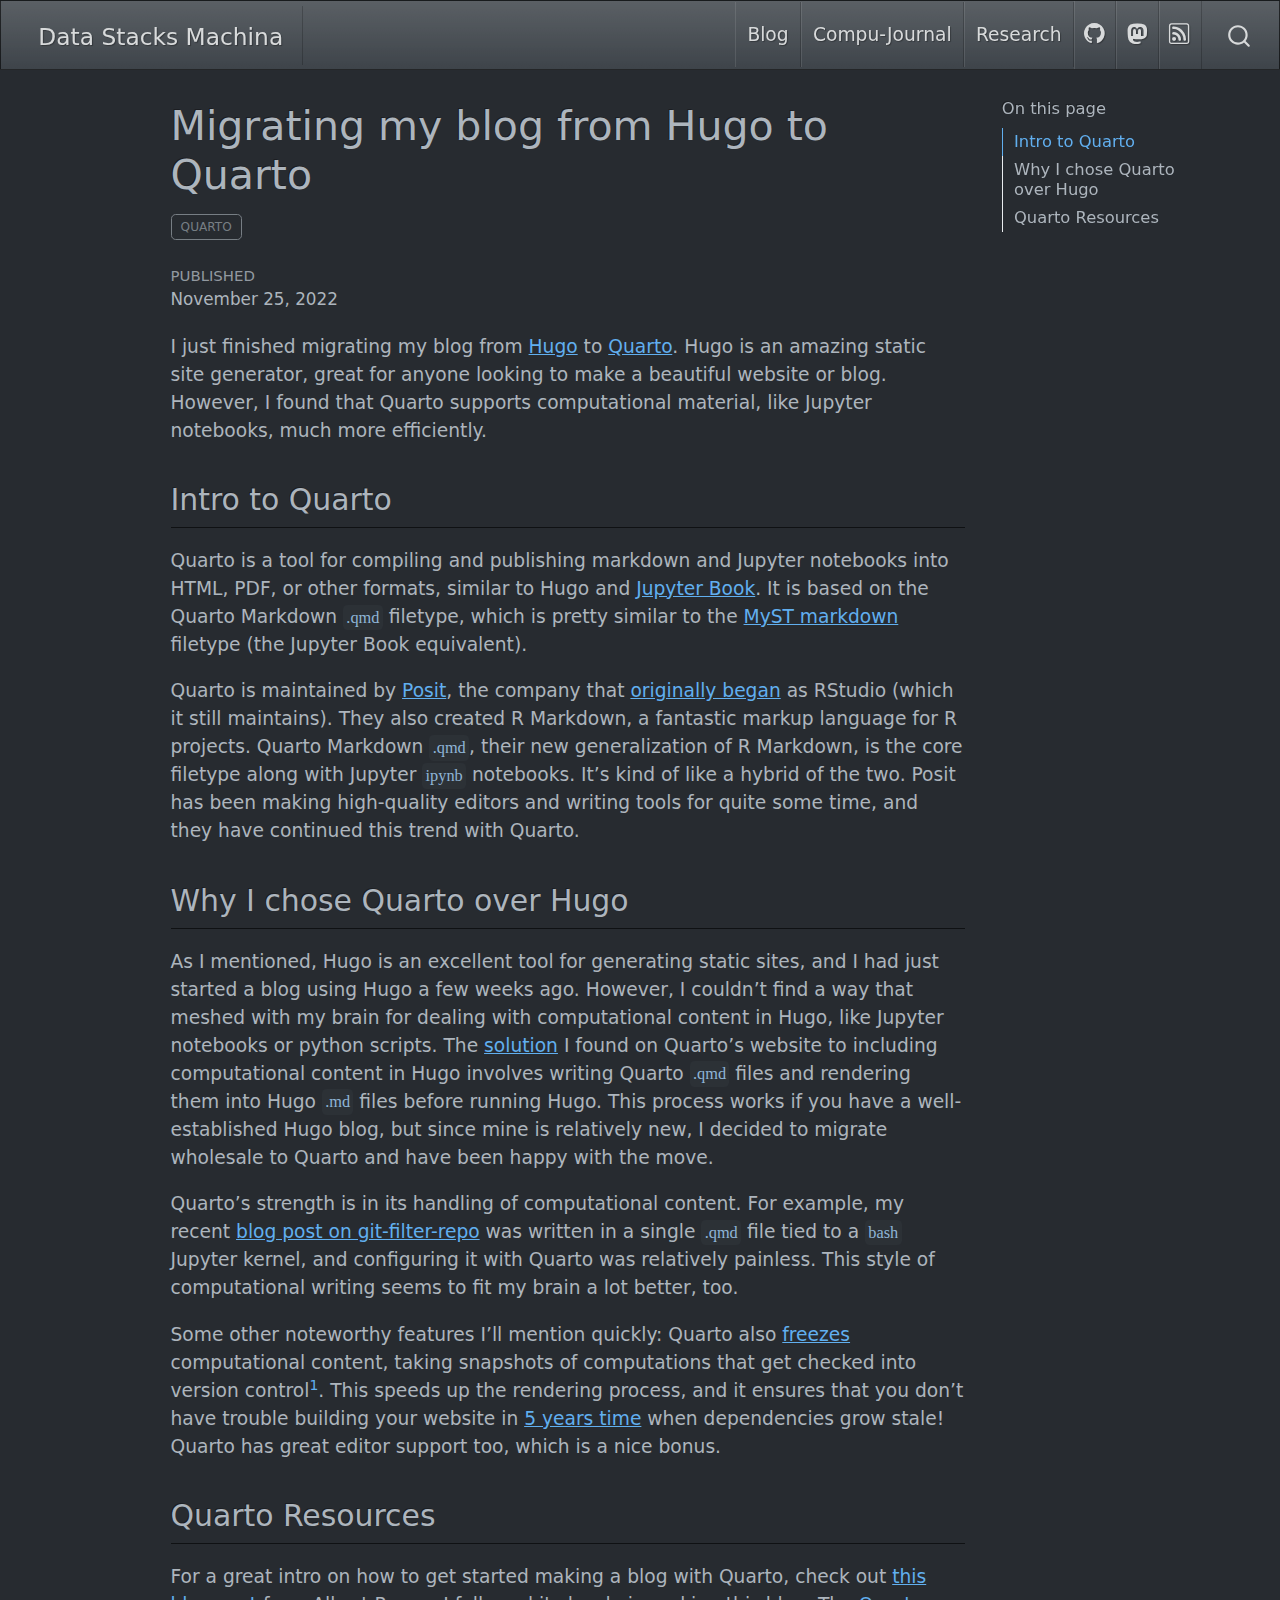
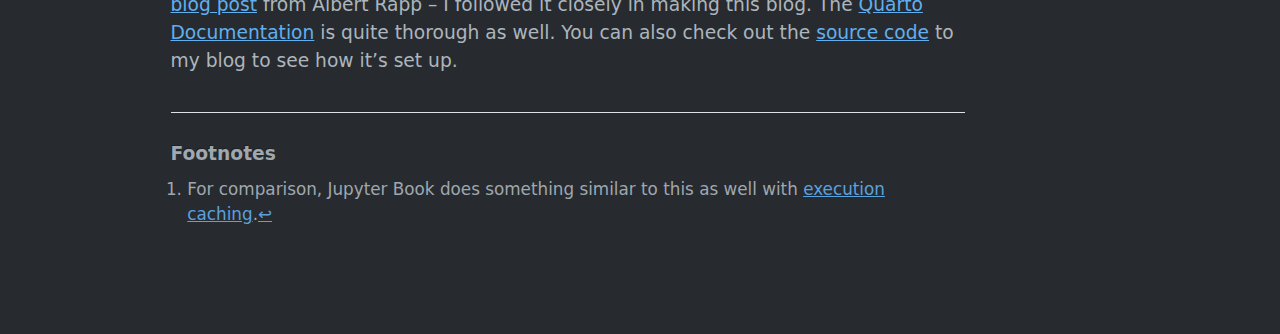
==== compu-journal/migrating-to-quarto/index.html @ 3484216b "Built site for gh-pages" ====
<!DOCTYPE html>
<html xmlns="http://www.w3.org/1999/xhtml" lang="en" xml:lang="en"><head>

<meta charset="utf-8">
<meta name="generator" content="quarto-1.2.335">

<meta name="viewport" content="width=device-width, initial-scale=1.0, user-scalable=yes">

<meta name="dcterms.date" content="2022-11-25">

<title>Data Stacks Machina - Migrating my blog from Hugo to Quarto</title>
<style>
code{white-space: pre-wrap;}
span.smallcaps{font-variant: small-caps;}
div.columns{display: flex; gap: min(4vw, 1.5em);}
div.column{flex: auto; overflow-x: auto;}
div.hanging-indent{margin-left: 1.5em; text-indent: -1.5em;}
ul.task-list{list-style: none;}
ul.task-list li input[type="checkbox"] {
  width: 0.8em;
  margin: 0 0.8em 0.2em -1.6em;
  vertical-align: middle;
}
</style>


<script src="../../site_libs/quarto-nav/quarto-nav.js"></script>
<script src="../../site_libs/quarto-nav/headroom.min.js"></script>
<script src="../../site_libs/clipboard/clipboard.min.js"></script>
<script src="../../site_libs/quarto-search/autocomplete.umd.js"></script>
<script src="../../site_libs/quarto-search/fuse.min.js"></script>
<script src="../../site_libs/quarto-search/quarto-search.js"></script>
<meta name="quarto:offset" content="../../">
<link href="../../static/img/favicon.ico" rel="icon">
<script src="../../site_libs/quarto-html/quarto.js"></script>
<script src="../../site_libs/quarto-html/popper.min.js"></script>
<script src="../../site_libs/quarto-html/tippy.umd.min.js"></script>
<script src="../../site_libs/quarto-html/anchor.min.js"></script>
<link href="../../site_libs/quarto-html/tippy.css" rel="stylesheet">
<link href="../../site_libs/quarto-html/quarto-syntax-highlighting-dark.css" rel="stylesheet" id="quarto-text-highlighting-styles">
<script src="../../site_libs/bootstrap/bootstrap.min.js"></script>
<link href="../../site_libs/bootstrap/bootstrap-icons.css" rel="stylesheet">
<link href="../../site_libs/bootstrap/bootstrap.min.css" rel="stylesheet" id="quarto-bootstrap" data-mode="dark">
<script id="quarto-search-options" type="application/json">{
  "location": "navbar",
  "copy-button": false,
  "collapse-after": 3,
  "panel-placement": "end",
  "type": "overlay",
  "limit": 20,
  "language": {
    "search-no-results-text": "No results",
    "search-matching-documents-text": "matching documents",
    "search-copy-link-title": "Copy link to search",
    "search-hide-matches-text": "Hide additional matches",
    "search-more-match-text": "more match in this document",
    "search-more-matches-text": "more matches in this document",
    "search-clear-button-title": "Clear",
    "search-detached-cancel-button-title": "Cancel",
    "search-submit-button-title": "Submit"
  }
}</script>
<style>html{ scroll-behavior: smooth; }</style>


<meta property="og:title" content="Data Stacks Machina - Migrating my blog from Hugo to Quarto">
<meta property="og:description" content="I just finished migrating my blog from Hugo to Quarto. Hugo is an amazing static site generator, great for anyone looking to make a beautiful website or blog.">
<meta property="og:site-name" content="Andrew Wray's Blog">
</head>

<body class="nav-fixed">

<div id="quarto-search-results"></div>
  <header id="quarto-header" class="headroom fixed-top">
    <nav class="navbar navbar-expand-lg navbar-dark ">
      <div class="navbar-container container-fluid">
      <div class="navbar-brand-container">
    <a class="navbar-brand" href="../../index.html">
    <span class="navbar-title">Data Stacks Machina</span>
    </a>
  </div>
          <button class="navbar-toggler" type="button" data-bs-toggle="collapse" data-bs-target="#navbarCollapse" aria-controls="navbarCollapse" aria-expanded="false" aria-label="Toggle navigation" onclick="if (window.quartoToggleHeadroom) { window.quartoToggleHeadroom(); }">
  <span class="navbar-toggler-icon"></span>
</button>
          <div class="collapse navbar-collapse" id="navbarCollapse">
            <ul class="navbar-nav navbar-nav-scroll ms-auto">
  <li class="nav-item">
    <a class="nav-link" href="../../blog.html">
 <span class="menu-text">Blog</span></a>
  </li>  
  <li class="nav-item">
    <a class="nav-link" href="../../compu-journal.html">
 <span class="menu-text">Compu-Journal</span></a>
  </li>  
  <li class="nav-item">
    <a class="nav-link" href="../../research.html">
 <span class="menu-text">Research</span></a>
  </li>  
  <li class="nav-item compact">
    <a class="nav-link" href="https://github.com/awray3"><i class="bi bi-github" role="img">
</i> 
 <span class="menu-text"></span></a>
  </li>  
  <li class="nav-item compact">
    <a class="nav-link" href="https://fosstodon.org/@awray"><i class="bi bi-mastodon" role="img">
</i> 
 <span class="menu-text"></span></a>
  </li>  
  <li class="nav-item compact">
    <a class="nav-link" href="../../blog.xml"><i class="bi bi-rss" role="img">
</i> 
 <span class="menu-text"></span></a>
  </li>  
</ul>
              <div id="quarto-search" class="" title="Search"></div>
          </div> <!-- /navcollapse -->
      </div> <!-- /container-fluid -->
    </nav>
</header>
<!-- content -->
<div id="quarto-content" class="quarto-container page-columns page-rows-contents page-layout-article page-navbar">
<!-- sidebar -->
<!-- margin-sidebar -->
    <div id="quarto-margin-sidebar" class="sidebar margin-sidebar">
        <nav id="TOC" role="doc-toc" class="toc-active">
    <h2 id="toc-title">On this page</h2>
   
  <ul>
  <li><a href="#intro-to-quarto" id="toc-intro-to-quarto" class="nav-link active" data-scroll-target="#intro-to-quarto">Intro to Quarto</a></li>
  <li><a href="#why-i-chose-quarto-over-hugo" id="toc-why-i-chose-quarto-over-hugo" class="nav-link" data-scroll-target="#why-i-chose-quarto-over-hugo">Why I chose Quarto over Hugo</a></li>
  <li><a href="#quarto-resources" id="toc-quarto-resources" class="nav-link" data-scroll-target="#quarto-resources">Quarto Resources</a></li>
  </ul>
</nav>
    </div>
<!-- main -->
<main class="content" id="quarto-document-content">

<header id="title-block-header" class="quarto-title-block default">
<div class="quarto-title">
<h1 class="title">Migrating my blog from Hugo to Quarto</h1>
  <div class="quarto-categories">
    <div class="quarto-category">Quarto</div>
  </div>
  </div>



<div class="quarto-title-meta">

    
    <div>
    <div class="quarto-title-meta-heading">Published</div>
    <div class="quarto-title-meta-contents">
      <p class="date">November 25, 2022</p>
    </div>
  </div>
  
    
  </div>
  

</header>

<p>I just finished migrating my blog from <a href="https://gohugo.io/">Hugo</a> to <a href="https://quarto.org/">Quarto</a>. Hugo is an amazing static site generator, great for anyone looking to make a beautiful website or blog. However, I found that Quarto supports computational material, like Jupyter notebooks, much more efficiently.</p>
<section id="intro-to-quarto" class="level2">
<h2 class="anchored" data-anchor-id="intro-to-quarto">Intro to Quarto</h2>
<p>Quarto is a tool for compiling and publishing markdown and Jupyter notebooks into HTML, PDF, or other formats, similar to Hugo and <a href="https://jupyterbook.org/en/stable/intro.html">Jupyter Book</a>. It is based on the Quarto Markdown <code>.qmd</code> filetype, which is pretty similar to the <a href="https://jupyterbook.org/en/stable/content/myst.html">MyST markdown</a> filetype (the Jupyter Book equivalent).</p>
<p>Quarto is maintained by <a href="https://posit.co/">Posit</a>, the company that <a href="https://posit.co/blog/rstudio-is-becoming-posit/">originally began</a> as RStudio (which it still maintains). They also created R Markdown, a fantastic markup language for R projects. Quarto Markdown <code>.qmd</code>, their new generalization of R Markdown, is the core filetype along with Jupyter <code>ipynb</code> notebooks. It’s kind of like a hybrid of the two. Posit has been making high-quality editors and writing tools for quite some time, and they have continued this trend with Quarto.</p>
</section>
<section id="why-i-chose-quarto-over-hugo" class="level2">
<h2 class="anchored" data-anchor-id="why-i-chose-quarto-over-hugo">Why I chose Quarto over Hugo</h2>
<p>As I mentioned, Hugo is an excellent tool for generating static sites, and I had just started a blog using Hugo a few weeks ago. However, I couldn’t find a way that meshed with my brain for dealing with computational content in Hugo, like Jupyter notebooks or python scripts. The <a href="https://quarto.org/docs/output-formats/hugo.html">solution</a> I found on Quarto’s website to including computational content in Hugo involves writing Quarto <code>.qmd</code> files and rendering them into Hugo <code>.md</code> files before running Hugo. This process works if you have a well-established Hugo blog, but since mine is relatively new, I decided to migrate wholesale to Quarto and have been happy with the move.</p>
<p>Quarto’s strength is in its handling of computational content. For example, my recent <a href="../../compu-journal/til/git-filter-repo/index.html">blog post on git-filter-repo</a> was written in a single <code>.qmd</code> file tied to a <code>bash</code> Jupyter kernel, and configuring it with Quarto was relatively painless. This style of computational writing seems to fit my brain a lot better, too.</p>
<p>Some other noteworthy features I’ll mention quickly: Quarto also <a href="https://quarto.org/docs/projects/code-execution.html#overview">freezes</a> computational content, taking snapshots of computations that get checked into version control<a href="#fn1" class="footnote-ref" id="fnref1" role="doc-noteref"><sup>1</sup></a>. This speeds up the rendering process, and it ensures that you don’t have trouble building your website in <a href="https://www.youtube.com/watch?v=T8YCSJpF4g4">5 years time</a> when dependencies grow stale! Quarto has great editor support too, which is a nice bonus.</p>
</section>
<section id="quarto-resources" class="level2">
<h2 class="anchored" data-anchor-id="quarto-resources">Quarto Resources</h2>
<p>For a great intro on how to get started making a blog with Quarto, check out <a href="https://albert-rapp.de/posts/13_quarto_blog_writing_guide/13_quarto_blog_writing_guide.html">this blog post</a> from Albert Rapp – I followed it closely in making this blog. The <a href="https://quarto.org/docs/guide/">Quarto Documentation</a> is quite thorough as well. You can also check out the <a href="https://github.com/awray3/awray3.github.io">source code</a> to my blog to see how it’s set up.</p>


</section>


<div id="quarto-appendix" class="default"><section id="footnotes" class="footnotes footnotes-end-of-document" role="doc-endnotes"><h2 class="anchored quarto-appendix-heading">Footnotes</h2>

<ol>
<li id="fn1"><p>For comparison, Jupyter Book does something similar to this as well with <a href="https://jupyterbook.org/en/stable/content/execute.html">execution caching</a>.<a href="#fnref1" class="footnote-back" role="doc-backlink">↩︎</a></p></li>
</ol>
</section></div></main> <!-- /main -->
<script id="quarto-html-after-body" type="application/javascript">
window.document.addEventListener("DOMContentLoaded", function (event) {
  const toggleBodyColorMode = (bsSheetEl) => {
    const mode = bsSheetEl.getAttribute("data-mode");
    const bodyEl = window.document.querySelector("body");
    if (mode === "dark") {
      bodyEl.classList.add("quarto-dark");
      bodyEl.classList.remove("quarto-light");
    } else {
      bodyEl.classList.add("quarto-light");
      bodyEl.classList.remove("quarto-dark");
    }
  }
  const toggleBodyColorPrimary = () => {
    const bsSheetEl = window.document.querySelector("link#quarto-bootstrap");
    if (bsSheetEl) {
      toggleBodyColorMode(bsSheetEl);
    }
  }
  toggleBodyColorPrimary();  
  const icon = "";
  const anchorJS = new window.AnchorJS();
  anchorJS.options = {
    placement: 'right',
    icon: icon
  };
  anchorJS.add('.anchored');
  const clipboard = new window.ClipboardJS('.code-copy-button', {
    target: function(trigger) {
      return trigger.previousElementSibling;
    }
  });
  clipboard.on('success', function(e) {
    // button target
    const button = e.trigger;
    // don't keep focus
    button.blur();
    // flash "checked"
    button.classList.add('code-copy-button-checked');
    var currentTitle = button.getAttribute("title");
    button.setAttribute("title", "Copied!");
    let tooltip;
    if (window.bootstrap) {
      button.setAttribute("data-bs-toggle", "tooltip");
      button.setAttribute("data-bs-placement", "left");
      button.setAttribute("data-bs-title", "Copied!");
      tooltip = new bootstrap.Tooltip(button, 
        { trigger: "manual", 
          customClass: "code-copy-button-tooltip",
          offset: [0, -8]});
      tooltip.show();    
    }
    setTimeout(function() {
      if (tooltip) {
        tooltip.hide();
        button.removeAttribute("data-bs-title");
        button.removeAttribute("data-bs-toggle");
        button.removeAttribute("data-bs-placement");
      }
      button.setAttribute("title", currentTitle);
      button.classList.remove('code-copy-button-checked');
    }, 1000);
    // clear code selection
    e.clearSelection();
  });
  function tippyHover(el, contentFn) {
    const config = {
      allowHTML: true,
      content: contentFn,
      maxWidth: 500,
      delay: 100,
      arrow: false,
      appendTo: function(el) {
          return el.parentElement;
      },
      interactive: true,
      interactiveBorder: 10,
      theme: 'quarto',
      placement: 'bottom-start'
    };
    window.tippy(el, config); 
  }
  const noterefs = window.document.querySelectorAll('a[role="doc-noteref"]');
  for (var i=0; i<noterefs.length; i++) {
    const ref = noterefs[i];
    tippyHover(ref, function() {
      // use id or data attribute instead here
      let href = ref.getAttribute('data-footnote-href') || ref.getAttribute('href');
      try { href = new URL(href).hash; } catch {}
      const id = href.replace(/^#\/?/, "");
      const note = window.document.getElementById(id);
      return note.innerHTML;
    });
  }
  const findCites = (el) => {
    const parentEl = el.parentElement;
    if (parentEl) {
      const cites = parentEl.dataset.cites;
      if (cites) {
        return {
          el,
          cites: cites.split(' ')
        };
      } else {
        return findCites(el.parentElement)
      }
    } else {
      return undefined;
    }
  };
  var bibliorefs = window.document.querySelectorAll('a[role="doc-biblioref"]');
  for (var i=0; i<bibliorefs.length; i++) {
    const ref = bibliorefs[i];
    const citeInfo = findCites(ref);
    if (citeInfo) {
      tippyHover(citeInfo.el, function() {
        var popup = window.document.createElement('div');
        citeInfo.cites.forEach(function(cite) {
          var citeDiv = window.document.createElement('div');
          citeDiv.classList.add('hanging-indent');
          citeDiv.classList.add('csl-entry');
          var biblioDiv = window.document.getElementById('ref-' + cite);
          if (biblioDiv) {
            citeDiv.innerHTML = biblioDiv.innerHTML;
          }
          popup.appendChild(citeDiv);
        });
        return popup.innerHTML;
      });
    }
  }
});
</script>
</div> <!-- /content -->



<script src="../../site_libs/quarto-html/zenscroll-min.js"></script>
</body></html>
---- site_libs/quarto-html/tippy.css ----
.tippy-box[data-animation=fade][data-state=hidden]{opacity:0}[data-tippy-root]{max-width:calc(100vw - 10px)}.tippy-box{position:relative;background-color:#333;color:#fff;border-radius:4px;font-size:14px;line-height:1.4;white-space:normal;outline:0;transition-property:transform,visibility,opacity}.tippy-box[data-placement^=top]>.tippy-arrow{bottom:0}.tippy-box[data-placement^=top]>.tippy-arrow:before{bottom:-7px;left:0;border-width:8px 8px 0;border-top-color:initial;transform-origin:center top}.tippy-box[data-placement^=bottom]>.tippy-arrow{top:0}.tippy-box[data-placement^=bottom]>.tippy-arrow:before{top:-7px;left:0;border-width:0 8px 8px;border-bottom-color:initial;transform-origin:center bottom}.tippy-box[data-placement^=left]>.tippy-arrow{right:0}.tippy-box[data-placement^=left]>.tippy-arrow:before{border-width:8px 0 8px 8px;border-left-color:initial;right:-7px;transform-origin:center left}.tippy-box[data-placement^=right]>.tippy-arrow{left:0}.tippy-box[data-placement^=right]>.tippy-arrow:before{left:-7px;border-width:8px 8px 8px 0;border-right-color:initial;transform-origin:center right}.tippy-box[data-inertia][data-state=visible]{transition-timing-function:cubic-bezier(.54,1.5,.38,1.11)}.tippy-arrow{width:16px;height:16px;color:#333}.tippy-arrow:before{content:"";position:absolute;border-color:transparent;border-style:solid}.tippy-content{position:relative;padding:5px 9px;z-index:1}
---- site_libs/quarto-html/quarto-syntax-highlighting-dark.css ----
/* quarto syntax highlight colors */
:root {
  --quarto-hl-al-color: #95da4c;
  --quarto-hl-an-color: #98c379;
  --quarto-hl-at-color: #c678dd;
  --quarto-hl-bn-color: #d19a66;
  --quarto-hl-bu-color: #c678dd;
  --quarto-hl-ch-color: #98c379;
  --quarto-hl-co-color: #5c6370;
  --quarto-hl-cv-color: #e06c75;
  --quarto-hl-cn-color: #d19a66;
  --quarto-hl-cf-color: #c678dd;
  --quarto-hl-dt-color: #c678dd;
  --quarto-hl-dv-color: #d19a66;
  --quarto-hl-do-color: #a43340;
  --quarto-hl-er-color: #f44747;
  --quarto-hl-ex-color: #61afef;
  --quarto-hl-fl-color: #d19a66;
  --quarto-hl-fu-color: #61afef;
  --quarto-hl-im-color: #98c379;
  --quarto-hl-in-color: #c45b00;
  --quarto-hl-kw-color: #c678dd;
  --quarto-hl-op-color: #c678dd;
  --quarto-hl-pp-color: #c678dd;
  --quarto-hl-re-color: #2980b9;
  --quarto-hl-sc-color: #56b6c2;
  --quarto-hl-ss-color: #da4453;
  --quarto-hl-st-color: #98c379;
  --quarto-hl-va-color: #e06c75;
  --quarto-hl-vs-color: #da4453;
  --quarto-hl-wa-color: #da4453;
}

/* other quarto variables */
:root {
  --quarto-font-monospace: SFMono-Regular, Menlo, Monaco, Consolas, "Liberation Mono", "Courier New", monospace;
}

code span.al {
  font-weight: bold;
  color: #95da4c;
}

code span.an {
  color: #98c379;
}

code span.at {
  color: #c678dd;
}

code span.bn {
  color: #d19a66;
}

code span.bu {
  color: #c678dd;
}

code span.ch {
  color: #98c379;
}

code span.co {
  font-style: italic;
  color: #5c6370;
}

code span.cv {
  font-style: italic;
  color: #e06c75;
}

code span.cn {
  color: #d19a66;
}

code span.cf {
  color: #c678dd;
}

code span.dt {
  color: #c678dd;
}

code span.dv {
  color: #d19a66;
}

code span.do {
  color: #a43340;
}

code span.er {
  color: #f44747;
  text-decoration: underline;
}

code span.ex {
  font-weight: bold;
  color: #61afef;
}

code span.fl {
  color: #d19a66;
}

code span.fu {
  color: #61afef;
}

code span.im {
  color: #98c379;
}

code span.in {
  color: #c45b00;
}

code span.kw {
  color: #c678dd;
}

pre > code.sourceCode > span {
  color: #abb2bf;
}

code span {
  color: #abb2bf;
}

code.sourceCode > span {
  color: #abb2bf;
}

div.sourceCode,
div.sourceCode pre.sourceCode {
  color: #abb2bf;
}

code span.op {
  color: #c678dd;
}

code span.pp {
  color: #c678dd;
}

code span.re {
  color: #2980b9;
}

code span.sc {
  color: #56b6c2;
}

code span.ss {
  color: #da4453;
}

code span.st {
  color: #98c379;
}

code span.va {
  color: #e06c75;
}

code span.vs {
  color: #da4453;
}

code span.wa {
  color: #da4453;
}

.prevent-inlining {
  content: "</";
}

/*# sourceMappingURL=935a306eefa94366c21e1a970dddb765.css.map */
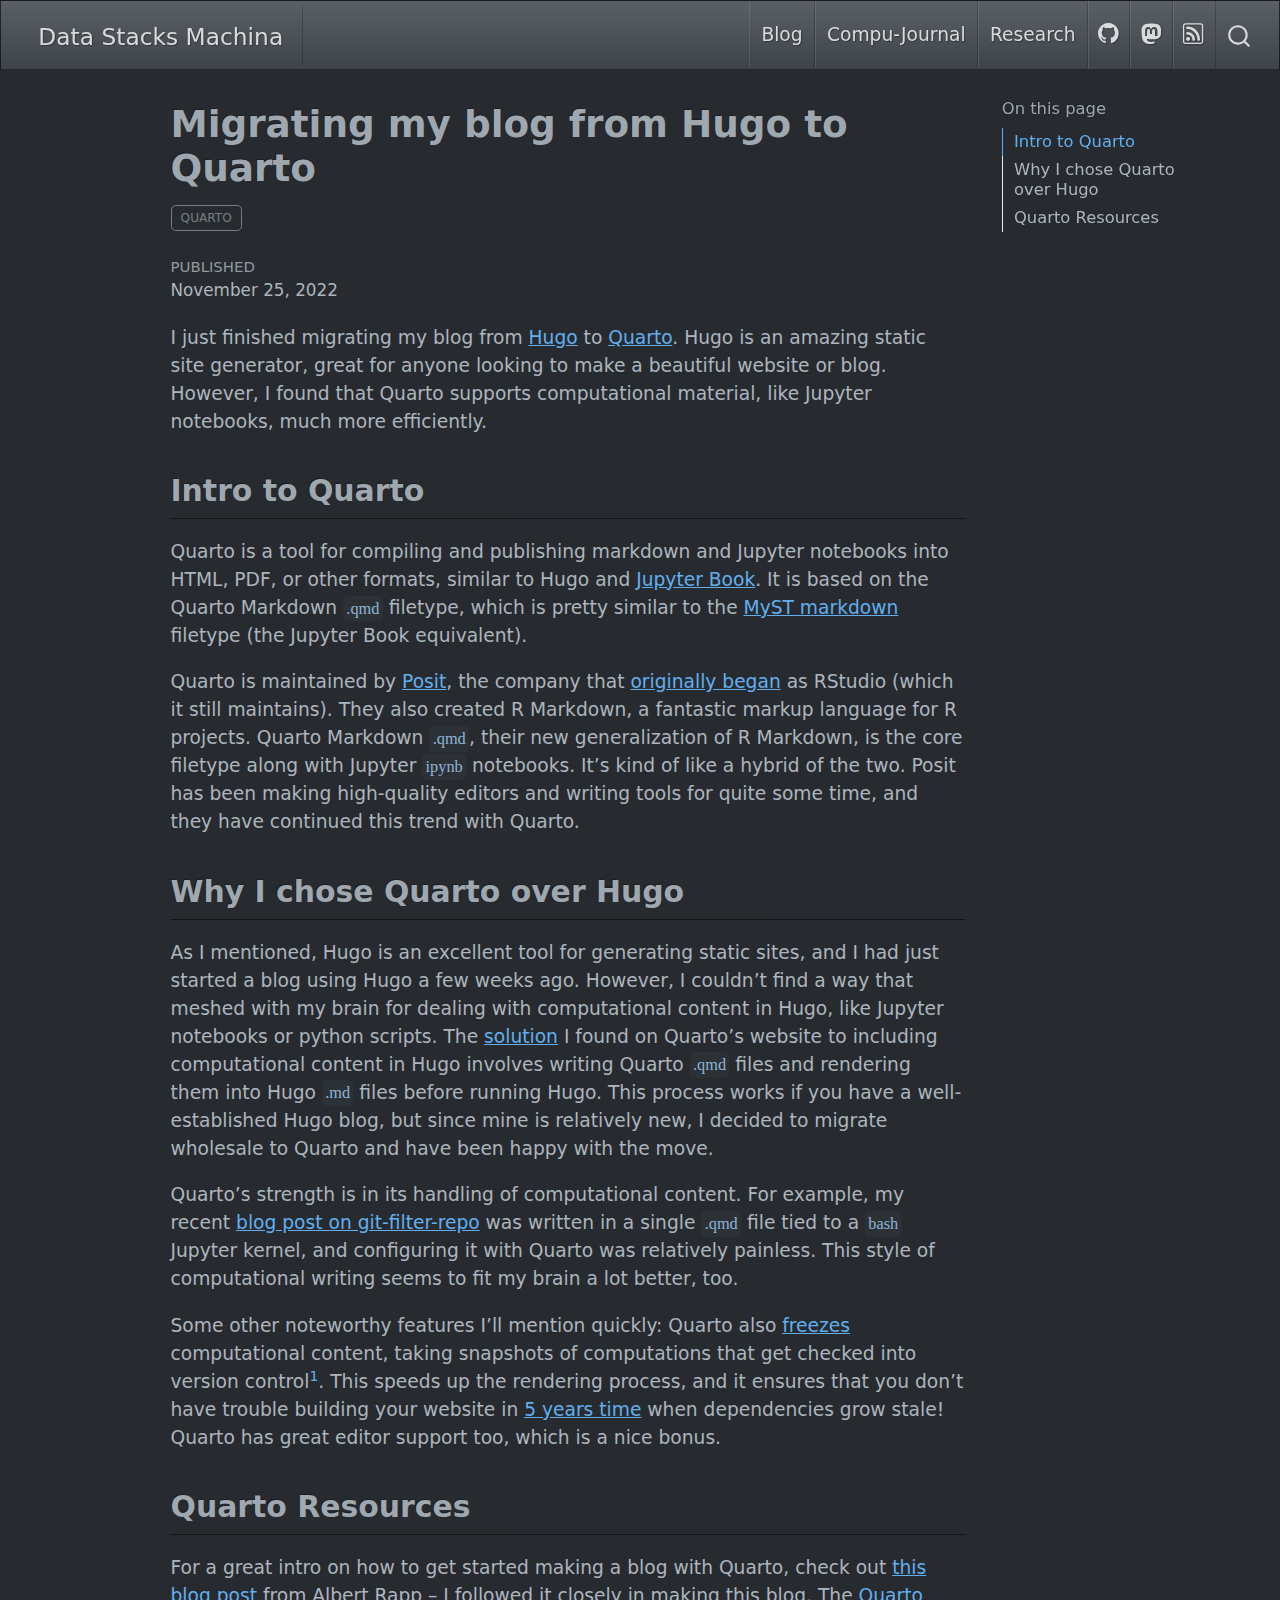
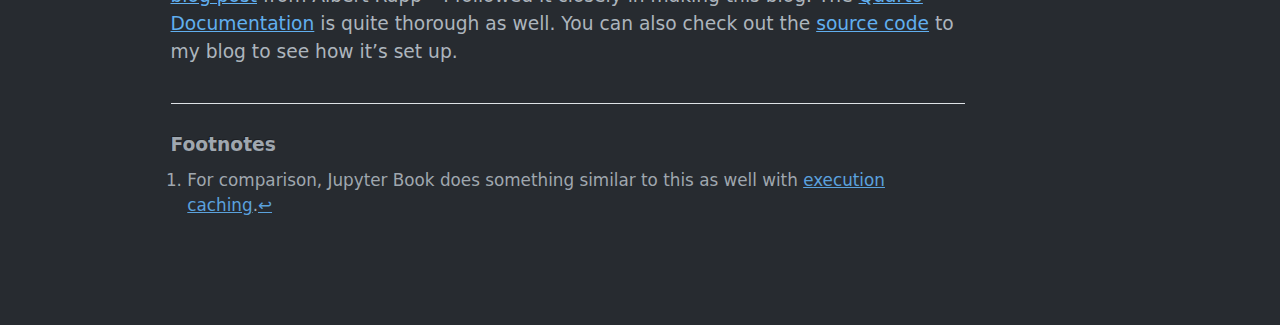
==== commit 4a5437a7: "Built site for gh-pages" ====
--- a/compu-journal/migrating-to-quarto/index.html
+++ b/compu-journal/migrating-to-quarto/index.html
@@ -2,7 +2,7 @@
 <html xmlns="http://www.w3.org/1999/xhtml" lang="en" xml:lang="en"><head>
 
 <meta charset="utf-8">
-<meta name="generator" content="quarto-1.2.335">
+<meta name="generator" content="quarto-1.3.433">
 
 <meta name="viewport" content="width=device-width, initial-scale=1.0, user-scalable=yes">
 
@@ -18,7 +18,7 @@
 ul.task-list{list-style: none;}
 ul.task-list li input[type="checkbox"] {
   width: 0.8em;
-  margin: 0 0.8em 0.2em -1.6em;
+  margin: 0 0.8em 0.2em -1em; /* quarto-specific, see https://github.com/quarto-dev/quarto-cli/issues/4556 */ 
   vertical-align: middle;
 }
 </style>
@@ -57,14 +57,15 @@
     "search-more-matches-text": "more matches in this document",
     "search-clear-button-title": "Clear",
     "search-detached-cancel-button-title": "Cancel",
-    "search-submit-button-title": "Submit"
+    "search-submit-button-title": "Submit",
+    "search-label": "Search"
   }
 }</script>
 <style>html{ scroll-behavior: smooth; }</style>
 
 
 <meta property="og:title" content="Data Stacks Machina - Migrating my blog from Hugo to Quarto">
-<meta property="og:description" content="I just finished migrating my blog from Hugo to Quarto. Hugo is an amazing static site generator, great for anyone looking to make a beautiful website or blog.">
+<meta property="og:description" content="">
 <meta property="og:site-name" content="Andrew Wray's Blog">
 </head>
 
@@ -79,40 +80,42 @@
     <span class="navbar-title">Data Stacks Machina</span>
     </a>
   </div>
+            <div id="quarto-search" class="" title="Search"></div>
           <button class="navbar-toggler" type="button" data-bs-toggle="collapse" data-bs-target="#navbarCollapse" aria-controls="navbarCollapse" aria-expanded="false" aria-label="Toggle navigation" onclick="if (window.quartoToggleHeadroom) { window.quartoToggleHeadroom(); }">
   <span class="navbar-toggler-icon"></span>
 </button>
           <div class="collapse navbar-collapse" id="navbarCollapse">
             <ul class="navbar-nav navbar-nav-scroll ms-auto">
   <li class="nav-item">
-    <a class="nav-link" href="../../blog.html">
+    <a class="nav-link" href="../../blog.html" rel="" target="">
  <span class="menu-text">Blog</span></a>
   </li>  
   <li class="nav-item">
-    <a class="nav-link" href="../../compu-journal.html">
+    <a class="nav-link" href="../../compu-journal.html" rel="" target="">
  <span class="menu-text">Compu-Journal</span></a>
   </li>  
   <li class="nav-item">
-    <a class="nav-link" href="../../research.html">
+    <a class="nav-link" href="../../research.html" rel="" target="">
  <span class="menu-text">Research</span></a>
   </li>  
   <li class="nav-item compact">
-    <a class="nav-link" href="https://github.com/awray3"><i class="bi bi-github" role="img">
+    <a class="nav-link" href="https://github.com/awray3" rel="" target=""><i class="bi bi-github" role="img">
 </i> 
  <span class="menu-text"></span></a>
   </li>  
   <li class="nav-item compact">
-    <a class="nav-link" href="https://fosstodon.org/@awray"><i class="bi bi-mastodon" role="img">
+    <a class="nav-link" href="https://fosstodon.org/@awray" rel="" target=""><i class="bi bi-mastodon" role="img">
 </i> 
  <span class="menu-text"></span></a>
   </li>  
   <li class="nav-item compact">
-    <a class="nav-link" href="../../blog.xml"><i class="bi bi-rss" role="img">
+    <a class="nav-link" href="../../blog.xml" rel="" target=""><i class="bi bi-rss" role="img">
 </i> 
  <span class="menu-text"></span></a>
   </li>  
 </ul>
-              <div id="quarto-search" class="" title="Search"></div>
+            <div class="quarto-navbar-tools">
+</div>
           </div> <!-- /navcollapse -->
       </div> <!-- /container-fluid -->
     </nav>
@@ -214,9 +217,23 @@
     icon: icon
   };
   anchorJS.add('.anchored');
+  const isCodeAnnotation = (el) => {
+    for (const clz of el.classList) {
+      if (clz.startsWith('code-annotation-')) {                     
+        return true;
+      }
+    }
+    return false;
+  }
   const clipboard = new window.ClipboardJS('.code-copy-button', {
-    target: function(trigger) {
-      return trigger.previousElementSibling;
+    text: function(trigger) {
+      const codeEl = trigger.previousElementSibling.cloneNode(true);
+      for (const childEl of codeEl.children) {
+        if (isCodeAnnotation(childEl)) {
+          childEl.remove();
+        }
+      }
+      return codeEl.innerText;
     }
   });
   clipboard.on('success', function(e) {
@@ -281,6 +298,92 @@
       return note.innerHTML;
     });
   }
+      let selectedAnnoteEl;
+      const selectorForAnnotation = ( cell, annotation) => {
+        let cellAttr = 'data-code-cell="' + cell + '"';
+        let lineAttr = 'data-code-annotation="' +  annotation + '"';
+        const selector = 'span[' + cellAttr + '][' + lineAttr + ']';
+        return selector;
+      }
+      const selectCodeLines = (annoteEl) => {
+        const doc = window.document;
+        const targetCell = annoteEl.getAttribute("data-target-cell");
+        const targetAnnotation = annoteEl.getAttribute("data-target-annotation");
+        const annoteSpan = window.document.querySelector(selectorForAnnotation(targetCell, targetAnnotation));
+        const lines = annoteSpan.getAttribute("data-code-lines").split(",");
+        const lineIds = lines.map((line) => {
+          return targetCell + "-" + line;
+        })
+        let top = null;
+        let height = null;
+        let parent = null;
+        if (lineIds.length > 0) {
+            //compute the position of the single el (top and bottom and make a div)
+            const el = window.document.getElementById(lineIds[0]);
+            top = el.offsetTop;
+            height = el.offsetHeight;
+            parent = el.parentElement.parentElement;
+          if (lineIds.length > 1) {
+            const lastEl = window.document.getElementById(lineIds[lineIds.length - 1]);
+            const bottom = lastEl.offsetTop + lastEl.offsetHeight;
+            height = bottom - top;
+          }
+          if (top !== null && height !== null && parent !== null) {
+            // cook up a div (if necessary) and position it 
+            let div = window.document.getElementById("code-annotation-line-highlight");
+            if (div === null) {
+              div = window.document.createElement("div");
+              div.setAttribute("id", "code-annotation-line-highlight");
+              div.style.position = 'absolute';
+              parent.appendChild(div);
+            }
+            div.style.top = top - 2 + "px";
+            div.style.height = height + 4 + "px";
+            let gutterDiv = window.document.getElementById("code-annotation-line-highlight-gutter");
+            if (gutterDiv === null) {
+              gutterDiv = window.document.createElement("div");
+              gutterDiv.setAttribute("id", "code-annotation-line-highlight-gutter");
+              gutterDiv.style.position = 'absolute';
+              const codeCell = window.document.getElementById(targetCell);
+              const gutter = codeCell.querySelector('.code-annotation-gutter');
+              gutter.appendChild(gutterDiv);
+            }
+            gutterDiv.style.top = top - 2 + "px";
+            gutterDiv.style.height = height + 4 + "px";
+          }
+          selectedAnnoteEl = annoteEl;
+        }
+      };
+      const unselectCodeLines = () => {
+        const elementsIds = ["code-annotation-line-highlight", "code-annotation-line-highlight-gutter"];
+        elementsIds.forEach((elId) => {
+          const div = window.document.getElementById(elId);
+          if (div) {
+            div.remove();
+          }
+        });
+        selectedAnnoteEl = undefined;
+      };
+      // Attach click handler to the DT
+      const annoteDls = window.document.querySelectorAll('dt[data-target-cell]');
+      for (const annoteDlNode of annoteDls) {
+        annoteDlNode.addEventListener('click', (event) => {
+          const clickedEl = event.target;
+          if (clickedEl !== selectedAnnoteEl) {
+            unselectCodeLines();
+            const activeEl = window.document.querySelector('dt[data-target-cell].code-annotation-active');
+            if (activeEl) {
+              activeEl.classList.remove('code-annotation-active');
+            }
+            selectCodeLines(clickedEl);
+            clickedEl.classList.add('code-annotation-active');
+          } else {
+            // Unselect the line
+            unselectCodeLines();
+            clickedEl.classList.remove('code-annotation-active');
+          }
+        });
+      }
   const findCites = (el) => {
     const parentEl = el.parentElement;
     if (parentEl) {
--- a/site_libs/quarto-html/quarto-syntax-highlighting-dark.css
+++ b/site_libs/quarto-html/quarto-syntax-highlighting-dark.css
@@ -37,6 +37,7 @@
 }
 
 code span.al {
+  background-color: #4d1f24;
   font-weight: bold;
   color: #95da4c;
 }
@@ -147,6 +148,7 @@
 }
 
 code span.re {
+  background-color: #153042;
   color: #2980b9;
 }
 
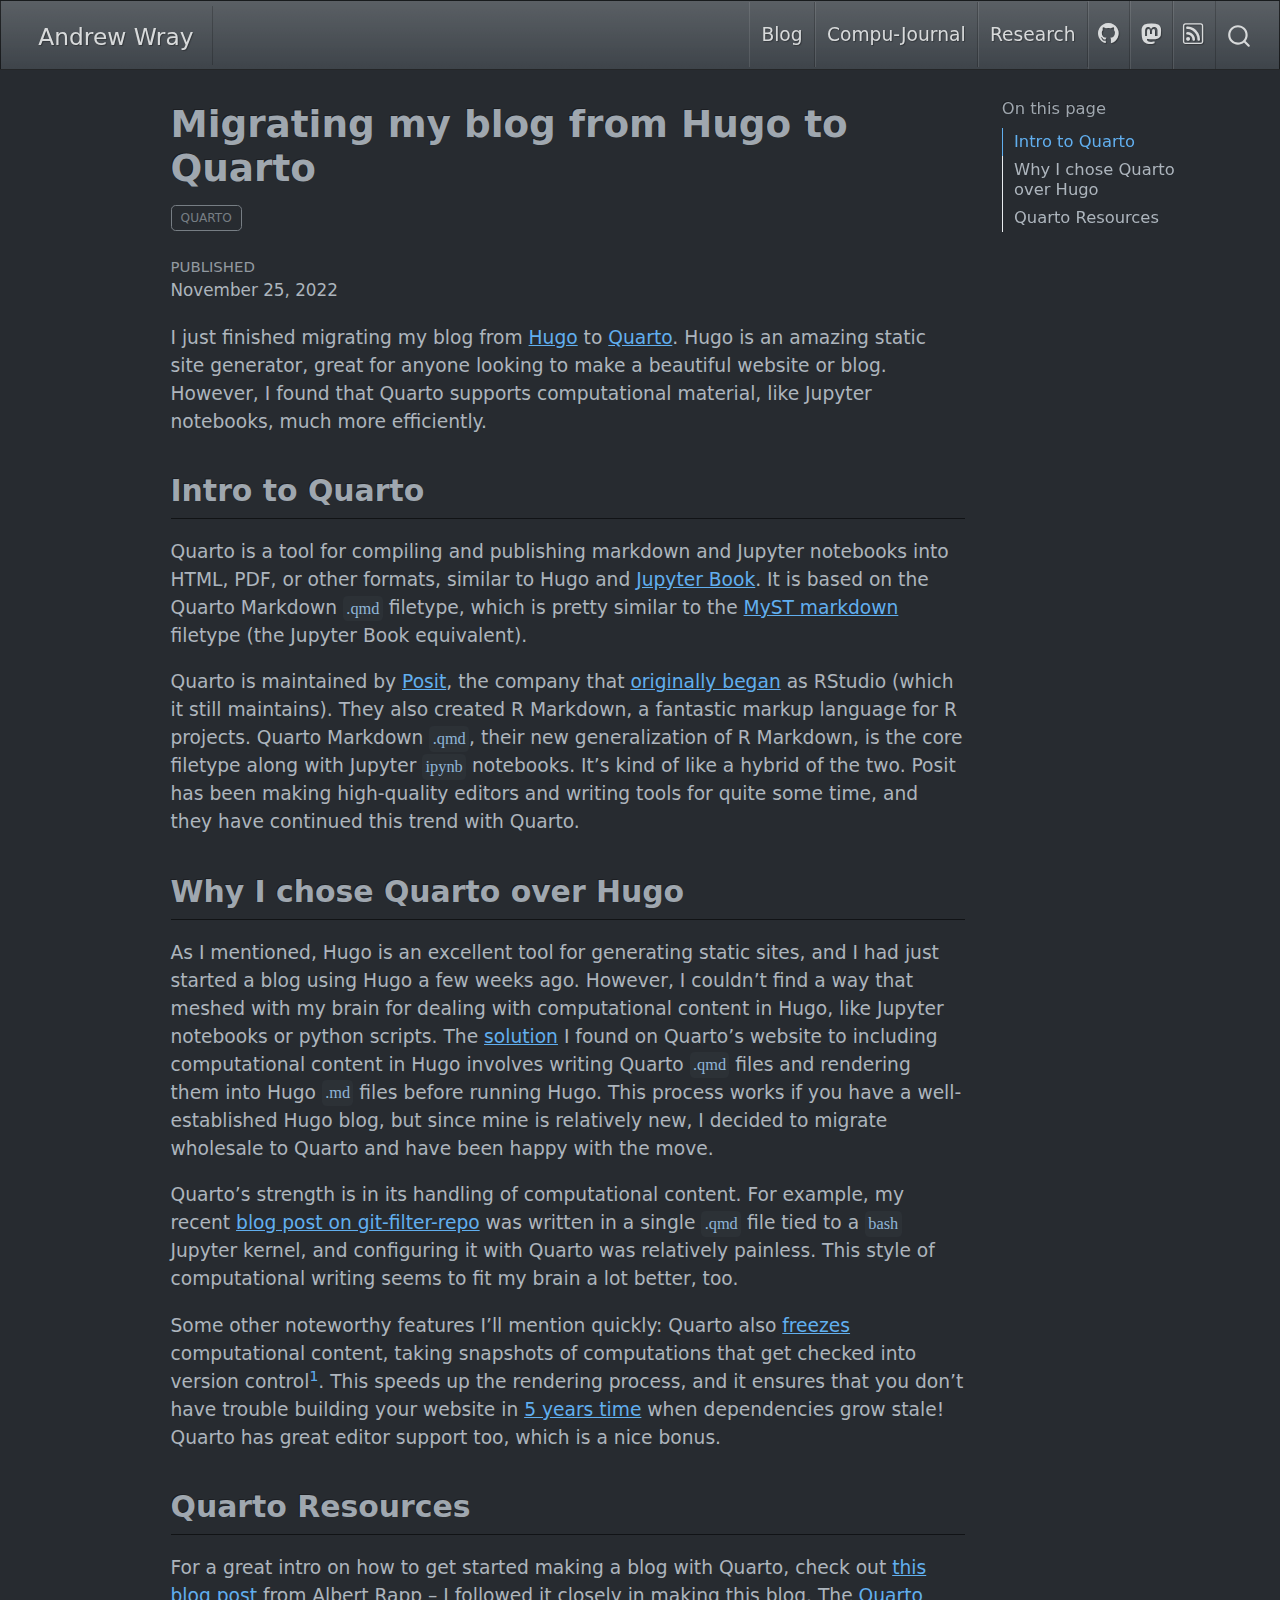
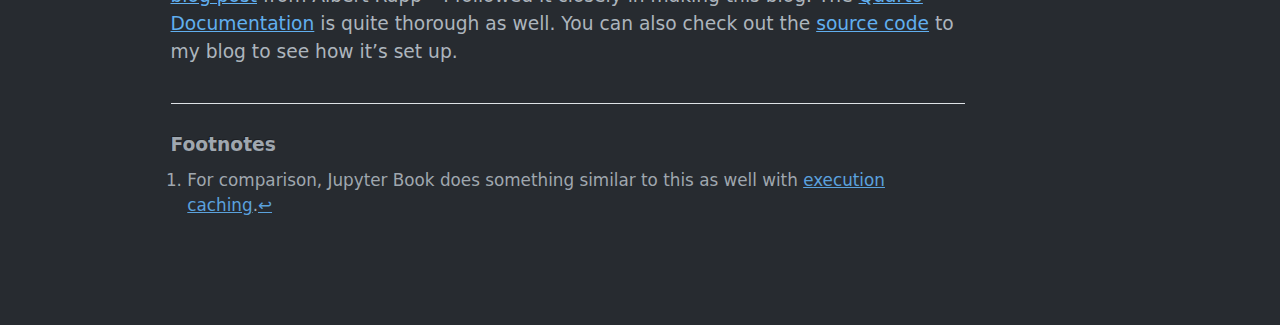
==== commit 2d1fcef2: "Built site for gh-pages" ====
--- a/compu-journal/migrating-to-quarto/index.html
+++ b/compu-journal/migrating-to-quarto/index.html
@@ -8,7 +8,7 @@
 
 <meta name="dcterms.date" content="2022-11-25">
 
-<title>Data Stacks Machina - Migrating my blog from Hugo to Quarto</title>
+<title>Andrew Wray - Migrating my blog from Hugo to Quarto</title>
 <style>
 code{white-space: pre-wrap;}
 span.smallcaps{font-variant: small-caps;}
@@ -64,7 +64,7 @@
 <style>html{ scroll-behavior: smooth; }</style>
 
 
-<meta property="og:title" content="Data Stacks Machina - Migrating my blog from Hugo to Quarto">
+<meta property="og:title" content="Andrew Wray - Migrating my blog from Hugo to Quarto">
 <meta property="og:description" content="">
 <meta property="og:site-name" content="Andrew Wray's Blog">
 </head>
@@ -77,7 +77,7 @@
       <div class="navbar-container container-fluid">
       <div class="navbar-brand-container">
     <a class="navbar-brand" href="../../index.html">
-    <span class="navbar-title">Data Stacks Machina</span>
+    <span class="navbar-title">Andrew Wray</span>
     </a>
   </div>
             <div id="quarto-search" class="" title="Search"></div>
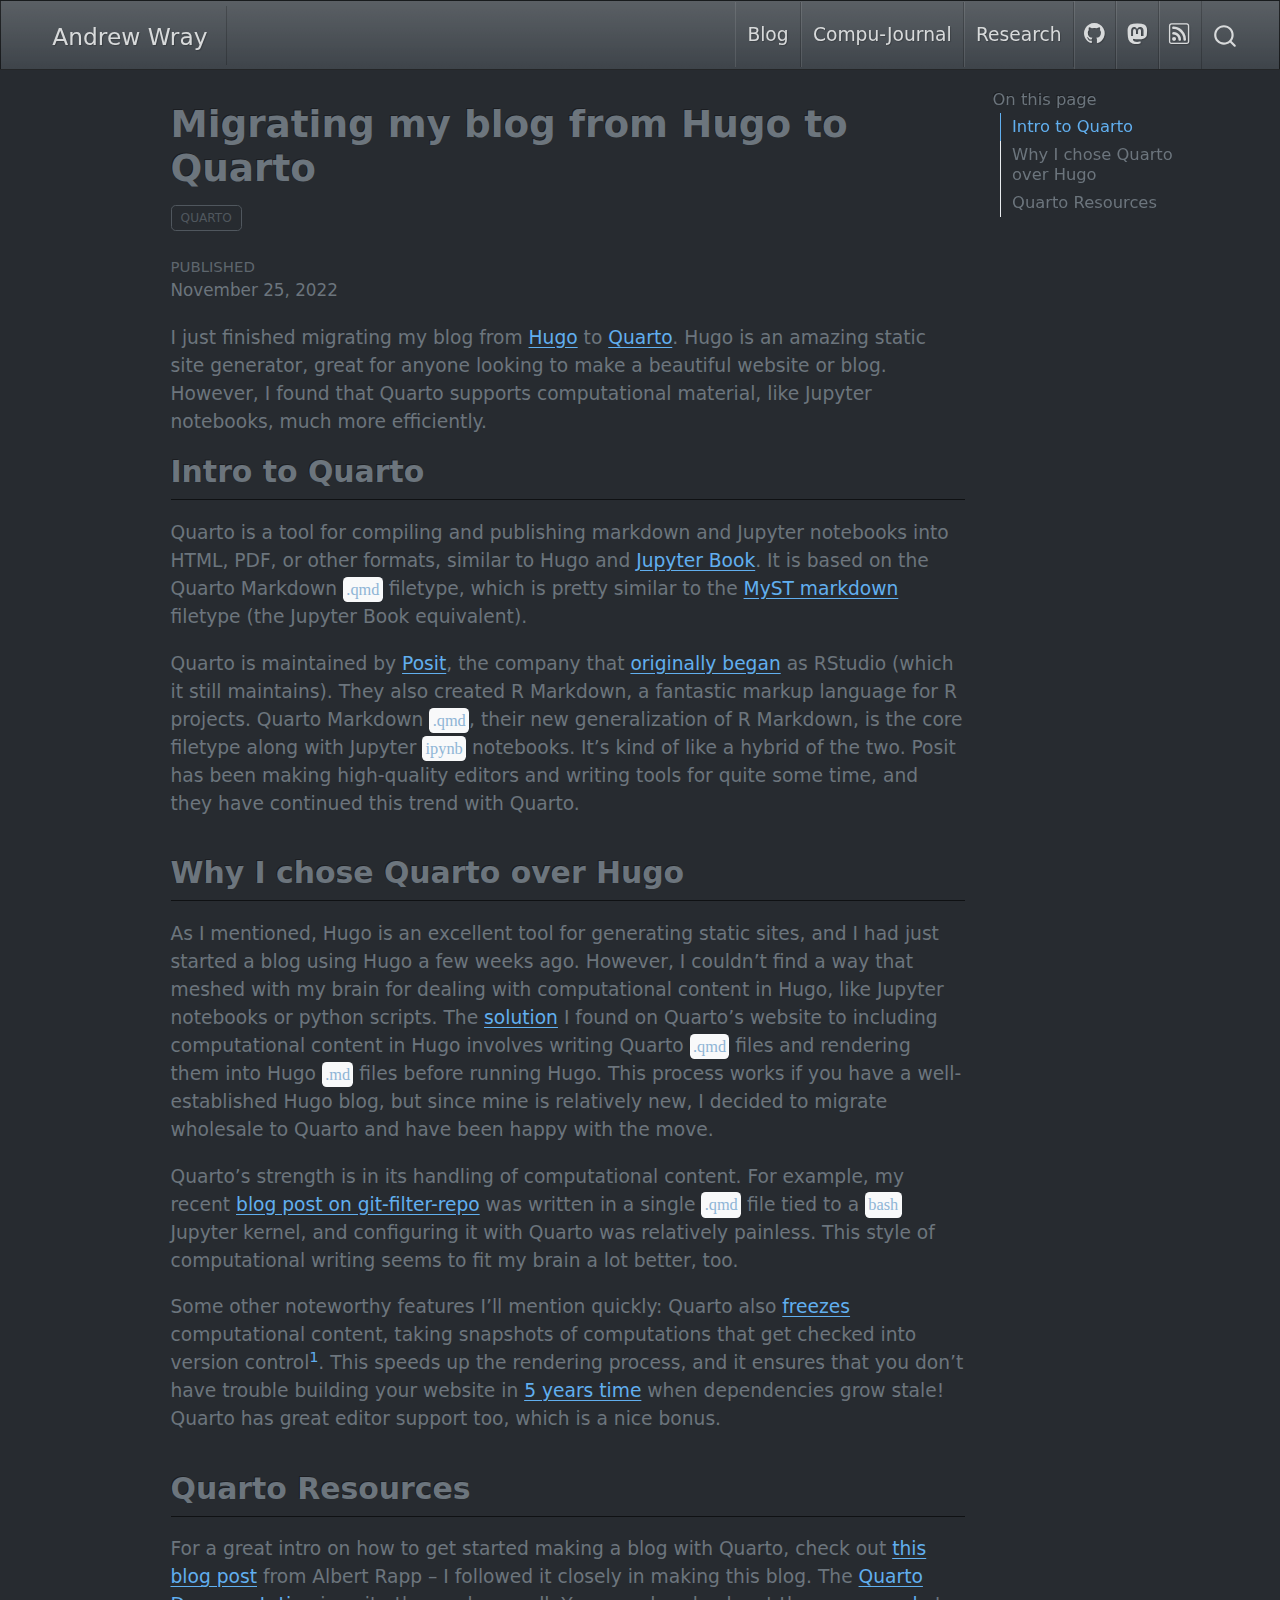
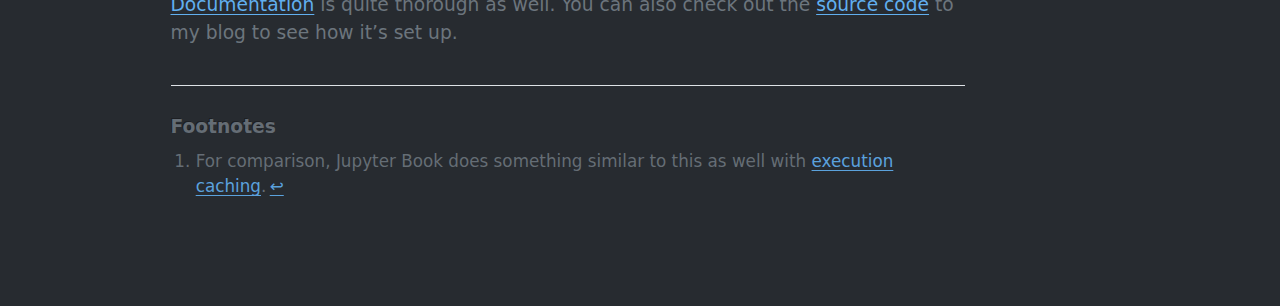
==== commit 3c145e57: "Built site for gh-pages" ====
--- a/compu-journal/migrating-to-quarto/index.html
+++ b/compu-journal/migrating-to-quarto/index.html
@@ -2,7 +2,7 @@
 <html xmlns="http://www.w3.org/1999/xhtml" lang="en" xml:lang="en"><head>
 
 <meta charset="utf-8">
-<meta name="generator" content="quarto-1.3.433">
+<meta name="generator" content="quarto-1.4.549">
 
 <meta name="viewport" content="width=device-width, initial-scale=1.0, user-scalable=yes">
 
@@ -47,7 +47,13 @@
   "collapse-after": 3,
   "panel-placement": "end",
   "type": "overlay",
-  "limit": 20,
+  "limit": 50,
+  "keyboard-shortcut": [
+    "f",
+    "/",
+    "s"
+  ],
+  "show-item-context": false,
   "language": {
     "search-no-results-text": "No results",
     "search-matching-documents-text": "matching documents",
@@ -56,6 +62,7 @@
     "search-more-match-text": "more match in this document",
     "search-more-matches-text": "more matches in this document",
     "search-clear-button-title": "Clear",
+    "search-text-placeholder": "",
     "search-detached-cancel-button-title": "Cancel",
     "search-submit-button-title": "Submit",
     "search-label": "Search"
@@ -65,17 +72,17 @@
 
 
 <meta property="og:title" content="Andrew Wray - Migrating my blog from Hugo to Quarto">
-<meta property="og:description" content="">
-<meta property="og:site-name" content="Andrew Wray's Blog">
+<meta property="og:description" content="Personal website and blog of Andrew Wray">
+<meta property="og:site_name" content="Andrew Wray's Blog">
 </head>
 
 <body class="nav-fixed">
 
 <div id="quarto-search-results"></div>
   <header id="quarto-header" class="headroom fixed-top">
-    <nav class="navbar navbar-expand-lg navbar-dark ">
+    <nav class="navbar navbar-expand-lg " data-bs-theme="dark">
       <div class="navbar-container container-fluid">
-      <div class="navbar-brand-container">
+      <div class="navbar-brand-container mx-auto">
     <a class="navbar-brand" href="../../index.html">
     <span class="navbar-title">Andrew Wray</span>
     </a>
@@ -87,36 +94,36 @@
           <div class="collapse navbar-collapse" id="navbarCollapse">
             <ul class="navbar-nav navbar-nav-scroll ms-auto">
   <li class="nav-item">
-    <a class="nav-link" href="../../blog.html" rel="" target="">
- <span class="menu-text">Blog</span></a>
+    <a class="nav-link" href="../../blog.qmd"> 
+<span class="menu-text">Blog</span></a>
   </li>  
   <li class="nav-item">
-    <a class="nav-link" href="../../compu-journal.html" rel="" target="">
- <span class="menu-text">Compu-Journal</span></a>
+    <a class="nav-link" href="../../compu-journal.html"> 
+<span class="menu-text">Compu-Journal</span></a>
   </li>  
   <li class="nav-item">
-    <a class="nav-link" href="../../research.html" rel="" target="">
- <span class="menu-text">Research</span></a>
+    <a class="nav-link" href="../../research.html"> 
+<span class="menu-text">Research</span></a>
   </li>  
   <li class="nav-item compact">
-    <a class="nav-link" href="https://github.com/awray3" rel="" target=""><i class="bi bi-github" role="img">
+    <a class="nav-link" href="https://github.com/awray3"> <i class="bi bi-github" role="img">
 </i> 
- <span class="menu-text"></span></a>
+<span class="menu-text"></span></a>
   </li>  
   <li class="nav-item compact">
-    <a class="nav-link" href="https://fosstodon.org/@awray" rel="" target=""><i class="bi bi-mastodon" role="img">
+    <a class="nav-link" href="https://fosstodon.org/@awray"> <i class="bi bi-mastodon" role="img">
 </i> 
- <span class="menu-text"></span></a>
+<span class="menu-text"></span></a>
   </li>  
   <li class="nav-item compact">
-    <a class="nav-link" href="../../blog.xml" rel="" target=""><i class="bi bi-rss" role="img">
+    <a class="nav-link" href="../../blog.xml"> <i class="bi bi-rss" role="img">
 </i> 
- <span class="menu-text"></span></a>
+<span class="menu-text"></span></a>
   </li>  
 </ul>
-            <div class="quarto-navbar-tools">
+          </div> <!-- /navcollapse -->
+          <div class="quarto-navbar-tools">
 </div>
-          </div> <!-- /navcollapse -->
       </div> <!-- /container-fluid -->
     </nav>
 </header>
@@ -162,7 +169,9 @@
   </div>
   
 
+
 </header>
+
 
 <p>I just finished migrating my blog from <a href="https://gohugo.io/">Hugo</a> to <a href="https://quarto.org/">Quarto</a>. Hugo is an amazing static site generator, great for anyone looking to make a beautiful website or blog. However, I found that Quarto supports computational material, like Jupyter notebooks, much more efficiently.</p>
 <section id="intro-to-quarto" class="level2">
@@ -269,10 +278,9 @@
     // clear code selection
     e.clearSelection();
   });
-  function tippyHover(el, contentFn) {
+  function tippyHover(el, contentFn, onTriggerFn, onUntriggerFn) {
     const config = {
       allowHTML: true,
-      content: contentFn,
       maxWidth: 500,
       delay: 100,
       arrow: false,
@@ -282,8 +290,17 @@
       interactive: true,
       interactiveBorder: 10,
       theme: 'quarto',
-      placement: 'bottom-start'
+      placement: 'bottom-start',
     };
+    if (contentFn) {
+      config.content = contentFn;
+    }
+    if (onTriggerFn) {
+      config.onTrigger = onTriggerFn;
+    }
+    if (onUntriggerFn) {
+      config.onUntrigger = onUntriggerFn;
+    }
     window.tippy(el, config); 
   }
   const noterefs = window.document.querySelectorAll('a[role="doc-noteref"]');
@@ -296,6 +313,125 @@
       const id = href.replace(/^#\/?/, "");
       const note = window.document.getElementById(id);
       return note.innerHTML;
+    });
+  }
+  const xrefs = window.document.querySelectorAll('a.quarto-xref');
+  const processXRef = (id, note) => {
+    // Strip column container classes
+    const stripColumnClz = (el) => {
+      el.classList.remove("page-full", "page-columns");
+      if (el.children) {
+        for (const child of el.children) {
+          stripColumnClz(child);
+        }
+      }
+    }
+    stripColumnClz(note)
+    if (id === null || id.startsWith('sec-')) {
+      // Special case sections, only their first couple elements
+      const container = document.createElement("div");
+      if (note.children && note.children.length > 2) {
+        container.appendChild(note.children[0].cloneNode(true));
+        for (let i = 1; i < note.children.length; i++) {
+          const child = note.children[i];
+          if (child.tagName === "P" && child.innerText === "") {
+            continue;
+          } else {
+            container.appendChild(child.cloneNode(true));
+            break;
+          }
+        }
+        if (window.Quarto?.typesetMath) {
+          window.Quarto.typesetMath(container);
+        }
+        return container.innerHTML
+      } else {
+        if (window.Quarto?.typesetMath) {
+          window.Quarto.typesetMath(note);
+        }
+        return note.innerHTML;
+      }
+    } else {
+      // Remove any anchor links if they are present
+      const anchorLink = note.querySelector('a.anchorjs-link');
+      if (anchorLink) {
+        anchorLink.remove();
+      }
+      if (window.Quarto?.typesetMath) {
+        window.Quarto.typesetMath(note);
+      }
+      // TODO in 1.5, we should make sure this works without a callout special case
+      if (note.classList.contains("callout")) {
+        return note.outerHTML;
+      } else {
+        return note.innerHTML;
+      }
+    }
+  }
+  for (var i=0; i<xrefs.length; i++) {
+    const xref = xrefs[i];
+    tippyHover(xref, undefined, function(instance) {
+      instance.disable();
+      let url = xref.getAttribute('href');
+      let hash = undefined; 
+      if (url.startsWith('#')) {
+        hash = url;
+      } else {
+        try { hash = new URL(url).hash; } catch {}
+      }
+      if (hash) {
+        const id = hash.replace(/^#\/?/, "");
+        const note = window.document.getElementById(id);
+        if (note !== null) {
+          try {
+            const html = processXRef(id, note.cloneNode(true));
+            instance.setContent(html);
+          } finally {
+            instance.enable();
+            instance.show();
+          }
+        } else {
+          // See if we can fetch this
+          fetch(url.split('#')[0])
+          .then(res => res.text())
+          .then(html => {
+            const parser = new DOMParser();
+            const htmlDoc = parser.parseFromString(html, "text/html");
+            const note = htmlDoc.getElementById(id);
+            if (note !== null) {
+              const html = processXRef(id, note);
+              instance.setContent(html);
+            } 
+          }).finally(() => {
+            instance.enable();
+            instance.show();
+          });
+        }
+      } else {
+        // See if we can fetch a full url (with no hash to target)
+        // This is a special case and we should probably do some content thinning / targeting
+        fetch(url)
+        .then(res => res.text())
+        .then(html => {
+          const parser = new DOMParser();
+          const htmlDoc = parser.parseFromString(html, "text/html");
+          const note = htmlDoc.querySelector('main.content');
+          if (note !== null) {
+            // This should only happen for chapter cross references
+            // (since there is no id in the URL)
+            // remove the first header
+            if (note.children.length > 0 && note.children[0].tagName === "HEADER") {
+              note.children[0].remove();
+            }
+            const html = processXRef(null, note);
+            instance.setContent(html);
+          } 
+        }).finally(() => {
+          instance.enable();
+          instance.show();
+        });
+      }
+    }, function(instance) {
     });
   }
       let selectedAnnoteEl;
@@ -339,6 +475,7 @@
             }
             div.style.top = top - 2 + "px";
             div.style.height = height + 4 + "px";
+            div.style.left = 0;
             let gutterDiv = window.document.getElementById("code-annotation-line-highlight-gutter");
             if (gutterDiv === null) {
               gutterDiv = window.document.createElement("div");
@@ -364,6 +501,32 @@
         });
         selectedAnnoteEl = undefined;
       };
+        // Handle positioning of the toggle
+    window.addEventListener(
+      "resize",
+      throttle(() => {
+        elRect = undefined;
+        if (selectedAnnoteEl) {
+          selectCodeLines(selectedAnnoteEl);
+        }
+      }, 10)
+    );
+    function throttle(fn, ms) {
+    let throttle = false;
+    let timer;
+      return (...args) => {
+        if(!throttle) { // first call gets through
+            fn.apply(this, args);
+            throttle = true;
+        } else { // all the others get throttled
+            if(timer) clearTimeout(timer); // cancel #2
+            timer = setTimeout(() => {
+              fn.apply(this, args);
+              timer = throttle = false;
+            }, ms);
+        }
+      };
+    }
       // Attach click handler to the DT
       const annoteDls = window.document.querySelectorAll('dt[data-target-cell]');
       for (const annoteDlNode of annoteDls) {
@@ -427,5 +590,6 @@
 
 
 
+
 <script src="../../site_libs/quarto-html/zenscroll-min.js"></script>
 </body></html>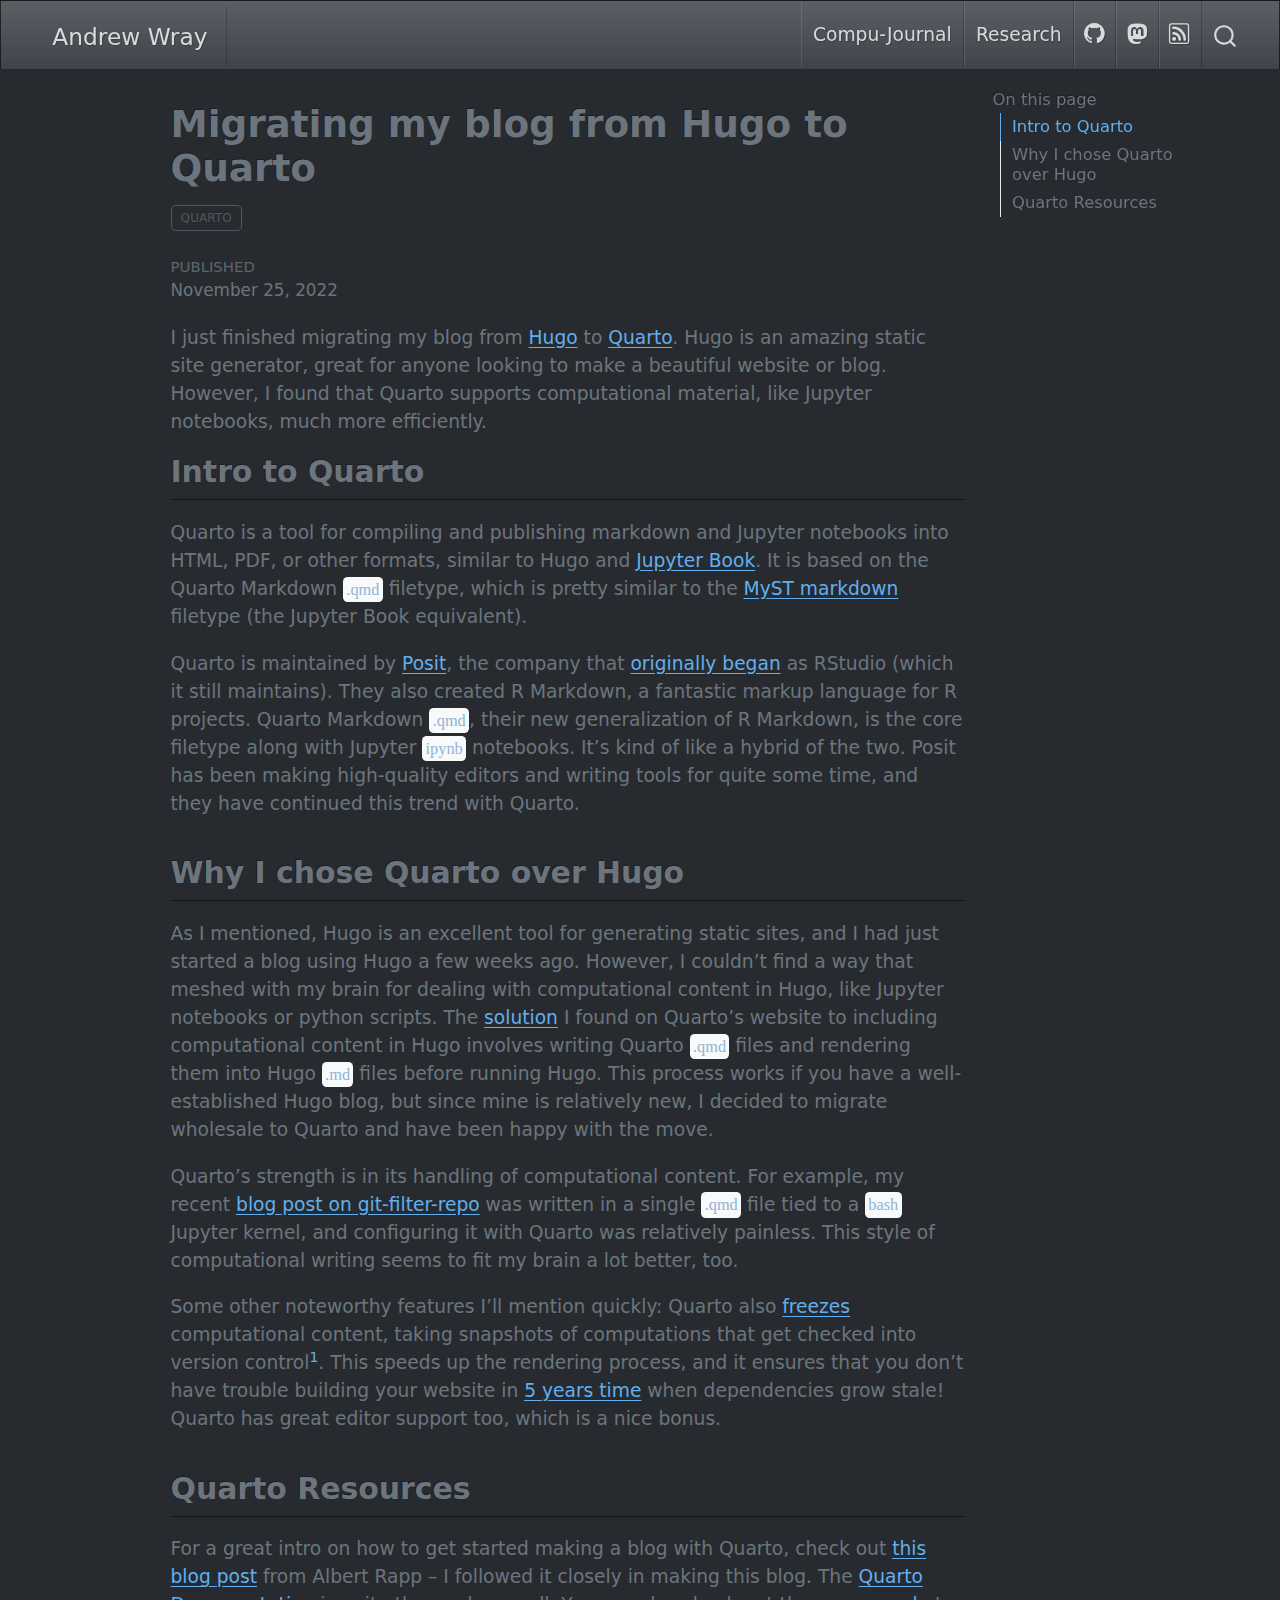
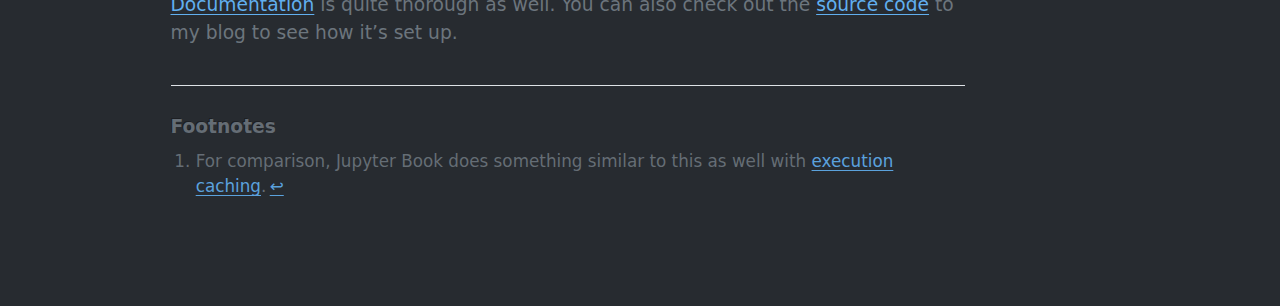
==== commit 1b330f13: "Built site for gh-pages" ====
--- a/compu-journal/migrating-to-quarto/index.html
+++ b/compu-journal/migrating-to-quarto/index.html
@@ -93,10 +93,6 @@
 </button>
           <div class="collapse navbar-collapse" id="navbarCollapse">
             <ul class="navbar-nav navbar-nav-scroll ms-auto">
-  <li class="nav-item">
-    <a class="nav-link" href="../../blog.qmd"> 
-<span class="menu-text">Blog</span></a>
-  </li>  
   <li class="nav-item">
     <a class="nav-link" href="../../compu-journal.html"> 
 <span class="menu-text">Compu-Journal</span></a>
